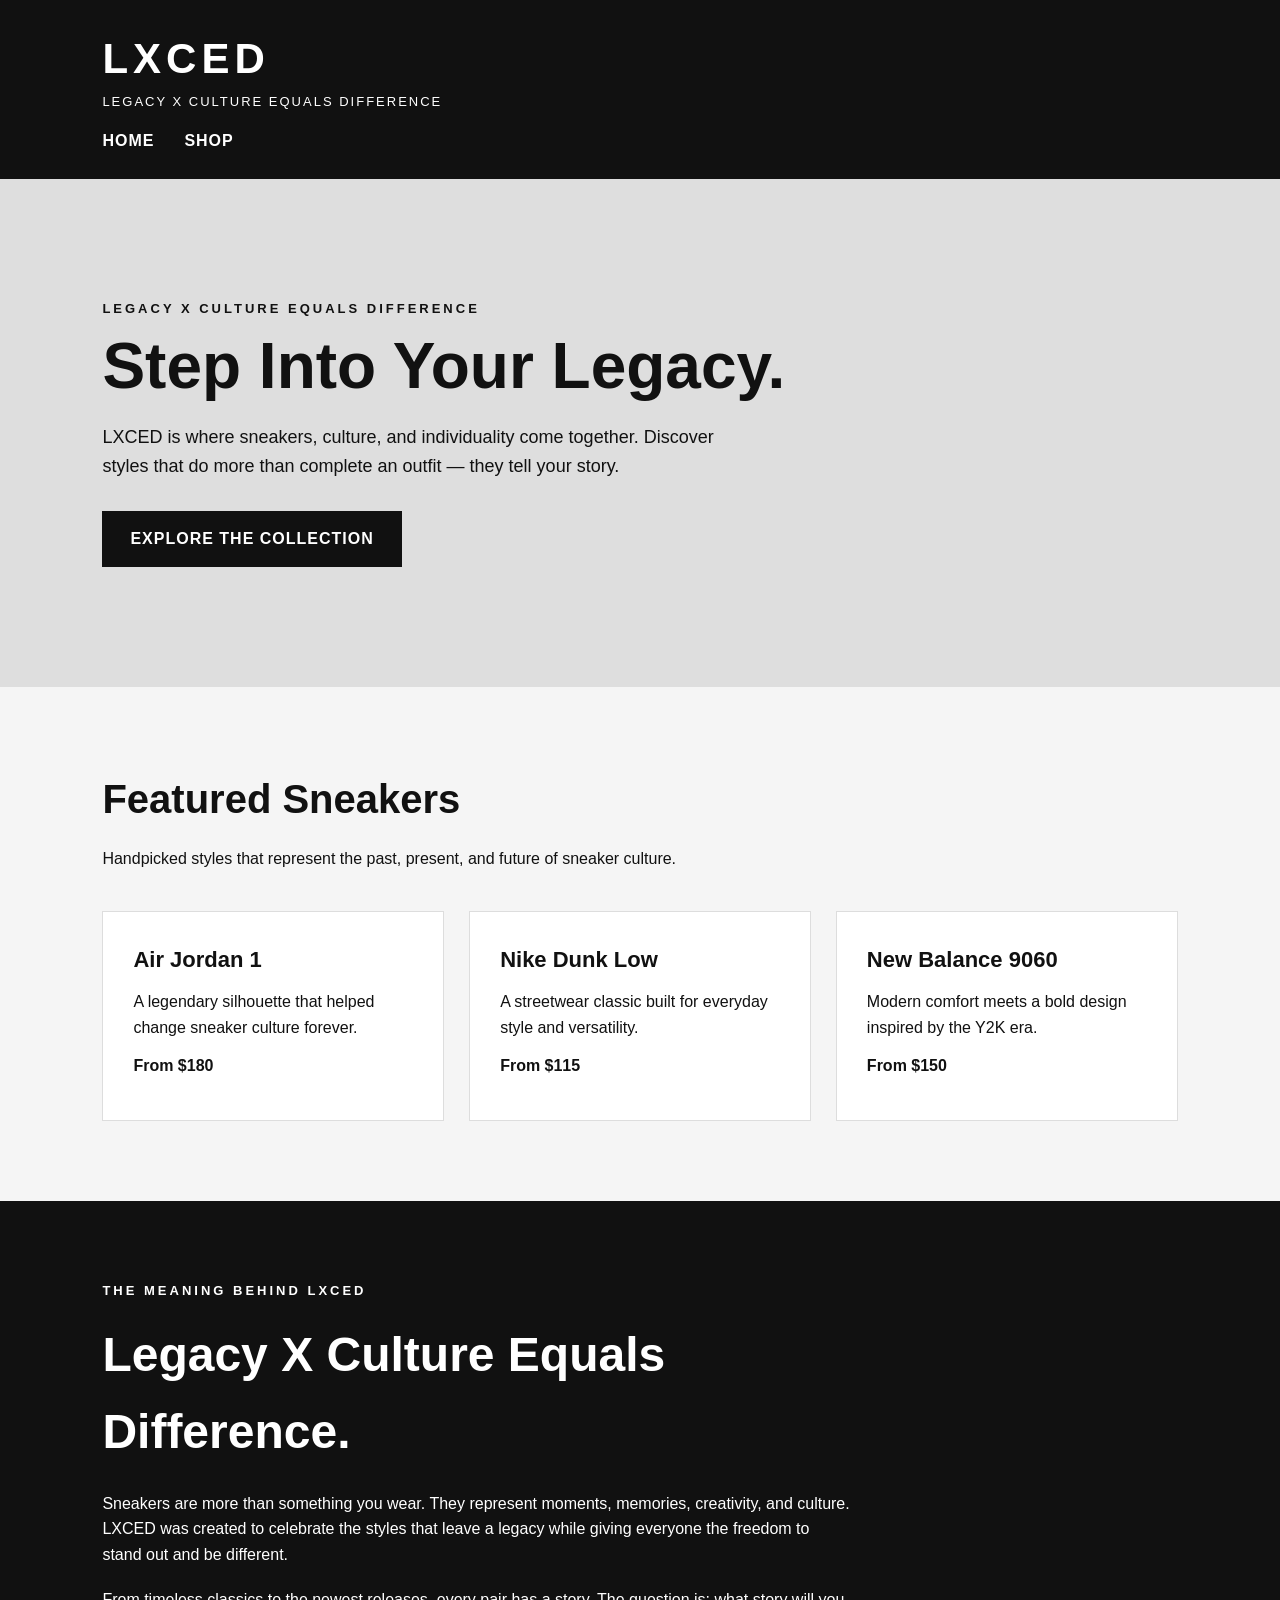
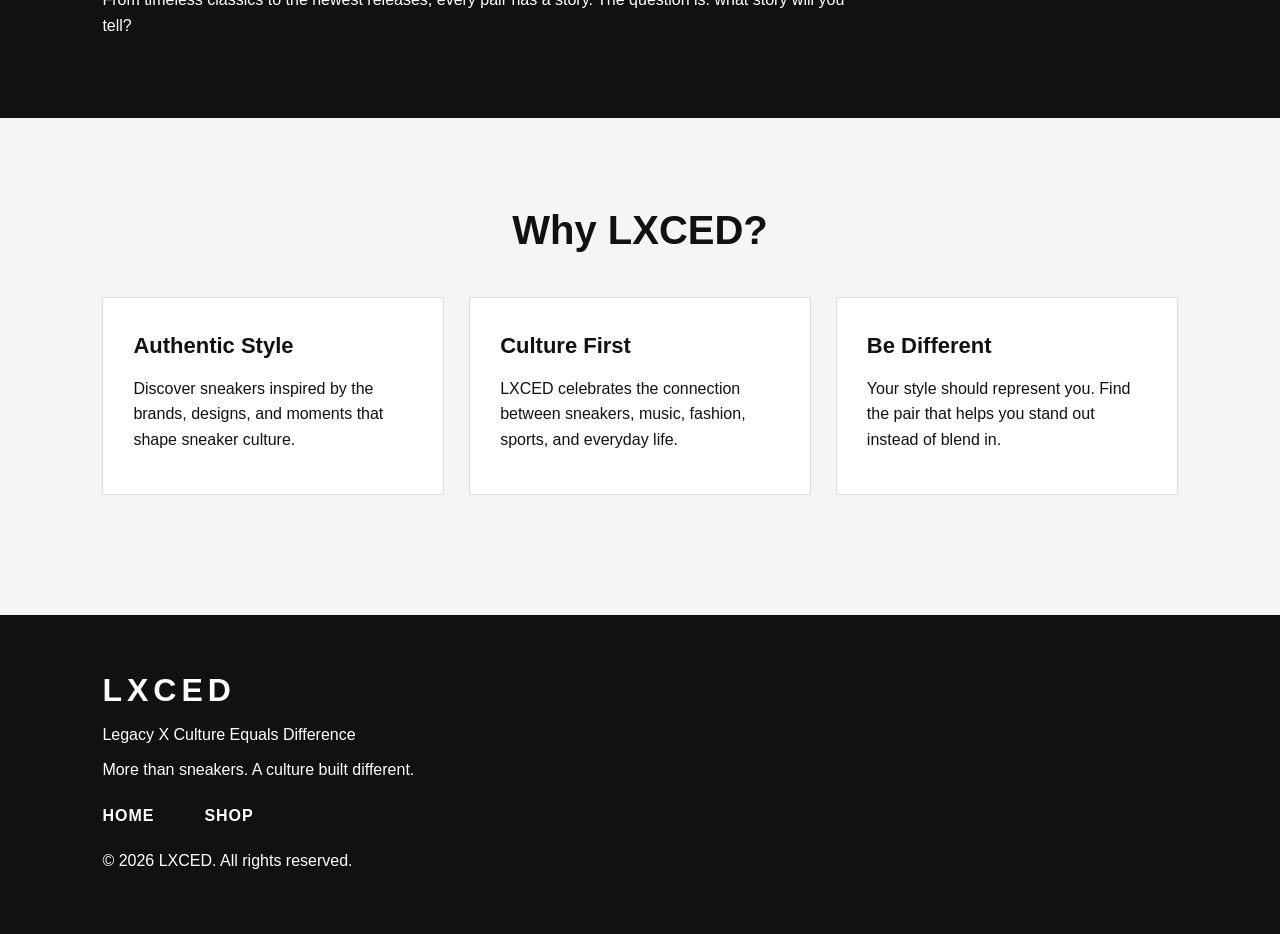
==== index.html @ 58f25243 "Add files via upload" ====
<!DOCTYPE html>
<html lang="en">
<head>
    <!-- Author: Ty'Shawn Turner -->
    <meta charset="UTF-8">
    <meta name="viewport" content="width=device-width, initial-scale=1.0">
    <title>LXCED Sneakers</title>
    <link rel="stylesheet" href="styles.css">
</head>
<body>
   <header> <h1>LXCED</h1> <p>Legacy X Culture Equals Difference</p> <nav> <a href="index.html">Home</a> <a href="shop.html">Shop</a></nav> </header>
    <section class="hero">
    <p class="tagline">LEGACY X CULTURE EQUALS DIFFERENCE</p>

    <h2>Step Into Your Legacy.</h2>

    <p>
        LXCED is where sneakers, culture, and individuality come together.
        Discover styles that do more than complete an outfit — they tell
        your story.
    </p>

    <a href="shop.html" class="shop-button">Explore the Collection</a>
</section>
<section class="featured">
    <h2>Featured Sneakers</h2>

    <p>
        Handpicked styles that represent the past, present, and future
        of sneaker culture.
    </p>

    <div class="sneaker-grid">

        <div class="sneaker-card">
            <h3>Air Jordan 1</h3>
            <p>A legendary silhouette that helped change sneaker culture forever.</p>
            <p><strong>From $180</strong></p>
        </div>

        <div class="sneaker-card">
            <h3>Nike Dunk Low</h3>
            <p>A streetwear classic built for everyday style and versatility.</p>
            <p><strong>From $115</strong></p>
        </div>

        <div class="sneaker-card">
            <h3>New Balance 9060</h3>
            <p>Modern comfort meets a bold design inspired by the Y2K era.</p>
            <p><strong>From $150</strong></p>
        </div>

    </div>
</section>
<section class="story">
    <p class="section-label">THE MEANING BEHIND LXCED</p>

    <h2>Legacy X Culture Equals Difference.</h2>

    <p>
        Sneakers are more than something you wear. They represent moments,
        memories, creativity, and culture. LXCED was created to celebrate
        the styles that leave a legacy while giving everyone the freedom
        to stand out and be different.
    </p>

    <p>
        From timeless classics to the newest releases, every pair has a
        story. The question is: what story will you tell?
    </p>
</section>
<section class="why-lxced">
    <h2>Why LXCED?</h2>

    <div class="benefits">

        <div class="benefit">
            <h3>Authentic Style</h3>
            <p>
                Discover sneakers inspired by the brands, designs,
                and moments that shape sneaker culture.
            </p>
        </div>

        <div class="benefit">
            <h3>Culture First</h3>
            <p>
                LXCED celebrates the connection between sneakers,
                music, fashion, sports, and everyday life.
            </p>
        </div>

        <div class="benefit">
            <h3>Be Different</h3>
            <p>
                Your style should represent you. Find the pair that
                helps you stand out instead of blend in.
            </p>
        </div>

    </div>
</section><footer>
    <h2>LXCED</h2>
    <p>Legacy X Culture Equals Difference</p>
    <p>More than sneakers. A culture built different.</p>

    <nav class="footer-nav">
        <a href="index.html">Home</a>
        <a href="shop.html">Shop</a>
    </nav>

    <p>&copy; 2026 LXCED. All rights reserved.</p>
</footer>
</body>
</html>
---- styles.css ----
* {
    box-sizing: border-box;
    margin: 0;
    padding: 0;
}

html {
    scroll-behavior: smooth;
}

body {
    font-family: Arial, Helvetica, sans-serif;
    background-color: #f5f5f5;
    color: #111111;
    line-height: 1.6;
}

header {
    background-color: #111111;
    color: white;
    padding: 25px 8%;
}

header h1 {
    font-size: 42px;
    letter-spacing: 5px;
}

header > p {
    font-size: 13px;
    letter-spacing: 2px;
    margin-bottom: 15px;
    text-transform: uppercase;
}

nav {
    display: flex;
    gap: 30px;
}

nav a {
    color: white;
    text-decoration: none;
    font-weight: bold;
    text-transform: uppercase;
    letter-spacing: 1px;
}

nav a:hover {
    text-decoration: underline;
}

.hero,
.shop-hero {
    min-height: 500px;
    padding: 120px 8%;
    background-color: #dedede;
}

.hero .tagline,
.shop-hero > p:first-child,
.section-label {
    font-size: 13px;
    font-weight: bold;
    letter-spacing: 3px;
    margin-bottom: 15px;
}

.hero h2,
.shop-hero h2 {
    max-width: 800px;
    font-size: 64px;
    line-height: 1;
    margin-bottom: 25px;
}

.hero > p:not(.tagline),
.shop-hero > p:last-child {
    max-width: 650px;
    font-size: 18px;
    margin-bottom: 30px;
}

.shop-button {
    display: inline-block;
    background-color: #111111;
    color: white;
    padding: 15px 28px;
    text-decoration: none;
    font-weight: bold;
    text-transform: uppercase;
    letter-spacing: 1px;
}

.shop-button:hover {
    background-color: #333333;
}.featured,
.story,
.why-lxced,
.products {
    padding: 80px 8%;
}

.featured h2,
.story h2,
.why-lxced h2,
.products h2 {
    font-size: 40px;
    margin-bottom: 15px;
}

.featured > p {
    max-width: 650px;
    margin-bottom: 40px;
}

.sneaker-grid,
.product-grid,
.benefits {
    display: grid;
    grid-template-columns: repeat(3, 1fr);
    gap: 25px;
    margin-top: 35px;
}

.sneaker-card,
.product-card,
.benefit {
    background-color: white;
    padding: 30px;
    border: 1px solid #dddddd;
    transition: transform 0.3s ease;
}

.sneaker-card:hover,
.product-card:hover,
.benefit:hover {
    transform: translateY(-6px);
}

.sneaker-card h3,
.product-card h3,
.benefit h3 {
    font-size: 22px;
    margin-bottom: 12px;
}

.sneaker-card p,
.product-card p,
.benefit p {
    margin-bottom: 12px;
}

.story {
    background-color: #111111;
    color: white;
}

.story h2 {
    max-width: 750px;
    font-size: 48px;
}

.story > p:not(.section-label) {
    max-width: 750px;
    margin-top: 20px;
}

.why-lxced {
    text-align: center;
}

.benefit {
    text-align: left;
}

.section-heading {
    margin-bottom: 40px;
}

.section-heading > p:first-child,
.product-label {
    font-size: 12px;
    font-weight: bold;
    letter-spacing: 2px;
}

.price {
    font-size: 20px;
    font-weight: bold;
}

.product-card a {
    display: inline-block;
    color: #111111;
    font-weight: bold;
    text-decoration: none;
    border-bottom: 2px solid #111111;
}

.product-card a:hover {
    opacity: 0.6;
}footer {
    background-color: #111111;
    color: white;
    padding: 50px 8%;
    margin-top: 40px;
}

footer h2 {
    font-size: 32px;
    letter-spacing: 5px;
    margin-bottom: 5px;
}

footer p {
    margin-bottom: 10px;
}

.footer-nav {
    margin: 20px 0;
}

.footer-nav a {
    color: white;
    text-decoration: none;
    margin-right: 20px;
}

.footer-nav a:hover {
    text-decoration: underline;
}.product-card img {
    width: 100%;
    height: 250px;
    object-fit: contain;
    background-color: #f7f7f7;
    margin-bottom: 20px;
}

.product-card {
    border-radius: 8px;
    overflow: hidden;
}

.product-card img {
    transition: transform 0.3s ease;
}

.product-card:hover img {
    transform: scale(1.05);
}@media (max-width: 800px) {
    .sneaker-grid,
    .product-grid,
    .benefits {
        grid-template-columns: 1fr;
    }

    .hero h2,
    .shop-hero h2 {
        font-size: 42px;
    }

    nav {
        flex-wrap: wrap;
        gap: 15px;
    }

    .hero,
    .shop-hero {
        padding: 80px 6%;
    }

    .featured,
    .story,
    .why-lxced,
    .products {
        padding: 60px 6%;
    }
}
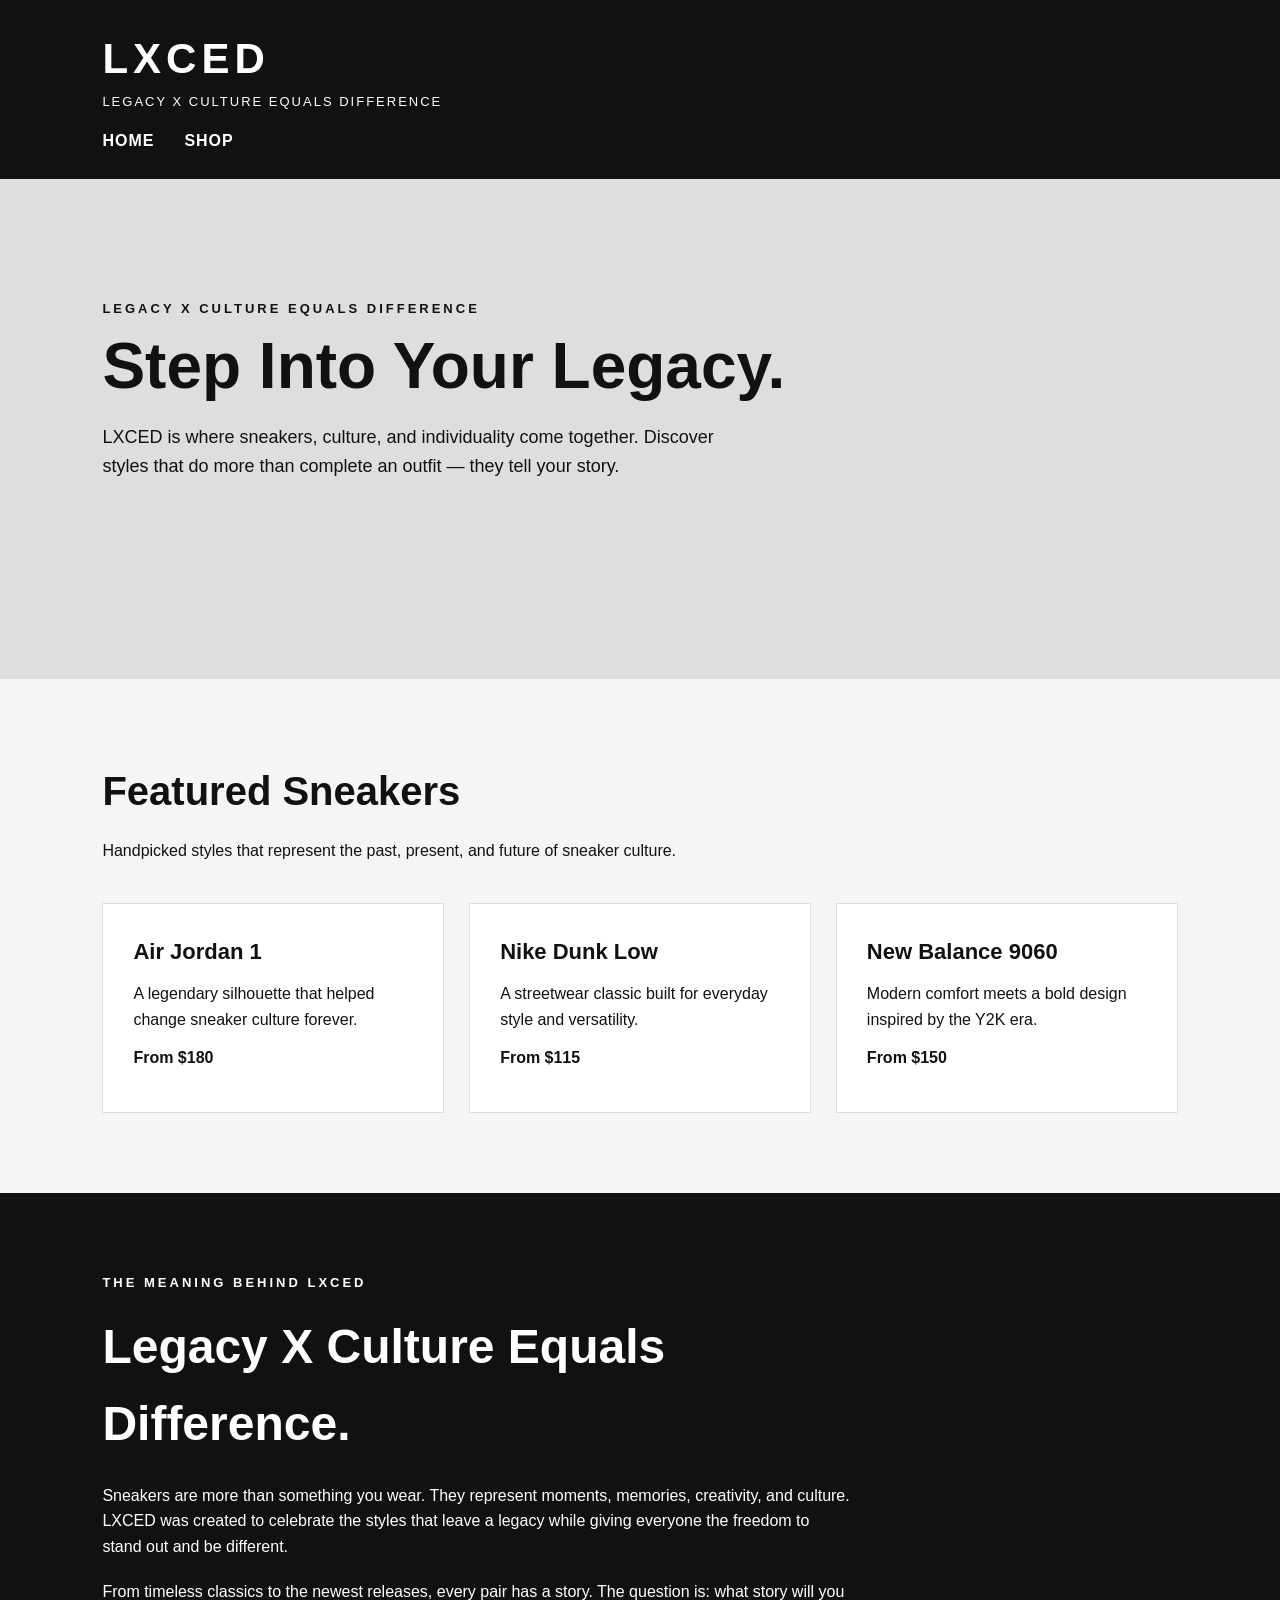
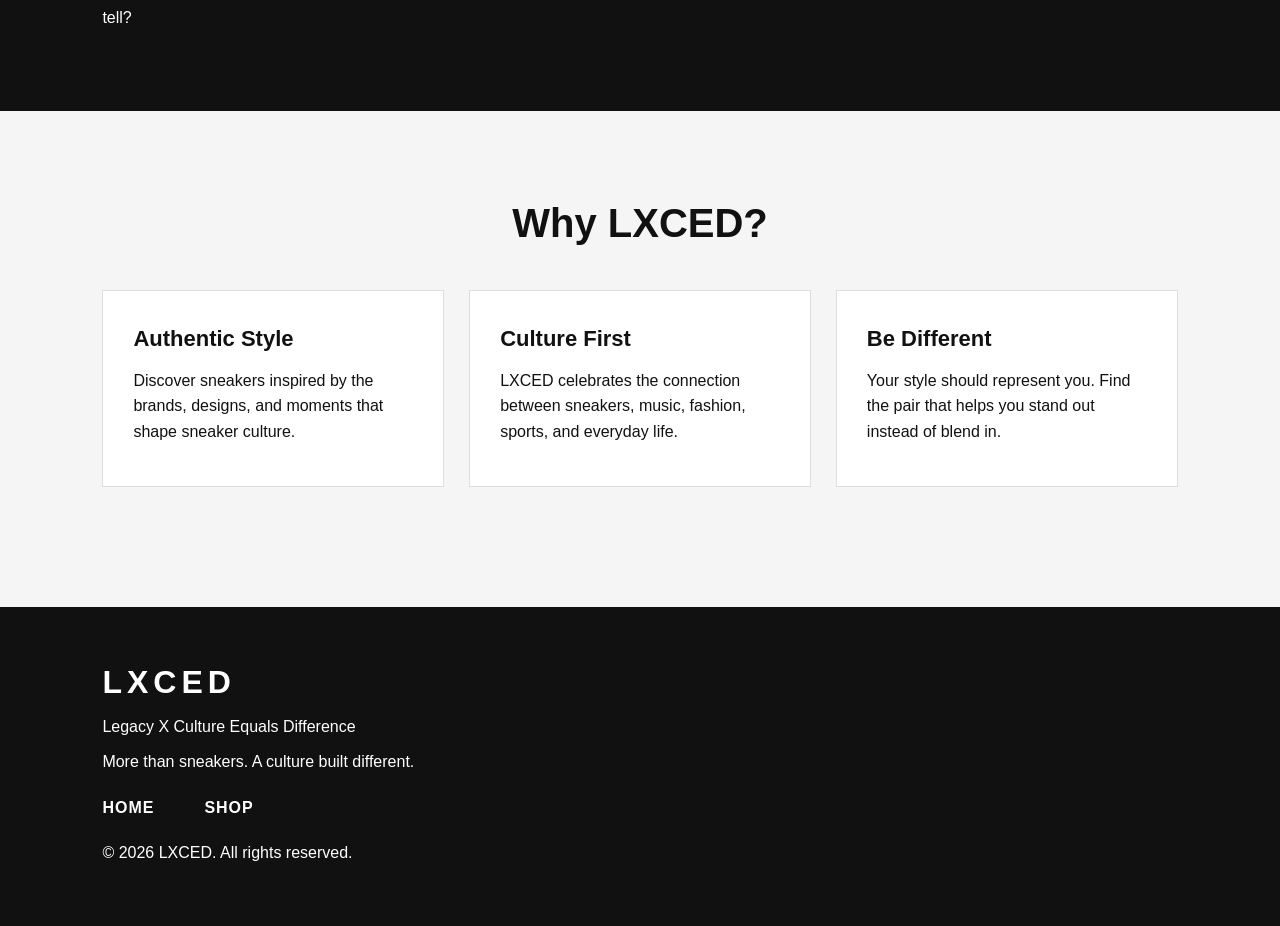
==== commit d76c0ddc: "Fix HTML formatting and structure" ====
--- a/index.html
+++ b/index.html
@@ -20,7 +20,7 @@
         your story.
     </p>
 
-    <a href="shop.html" class="shop-button">Explore the Collection</a>
+    
 </section>
 <section class="featured">
     <h2>Featured Sneakers</h2>
@@ -112,4 +112,4 @@
     <p>&copy; 2026 LXCED. All rights reserved.</p>
 </footer>
 </body>
-</html>+</html>
